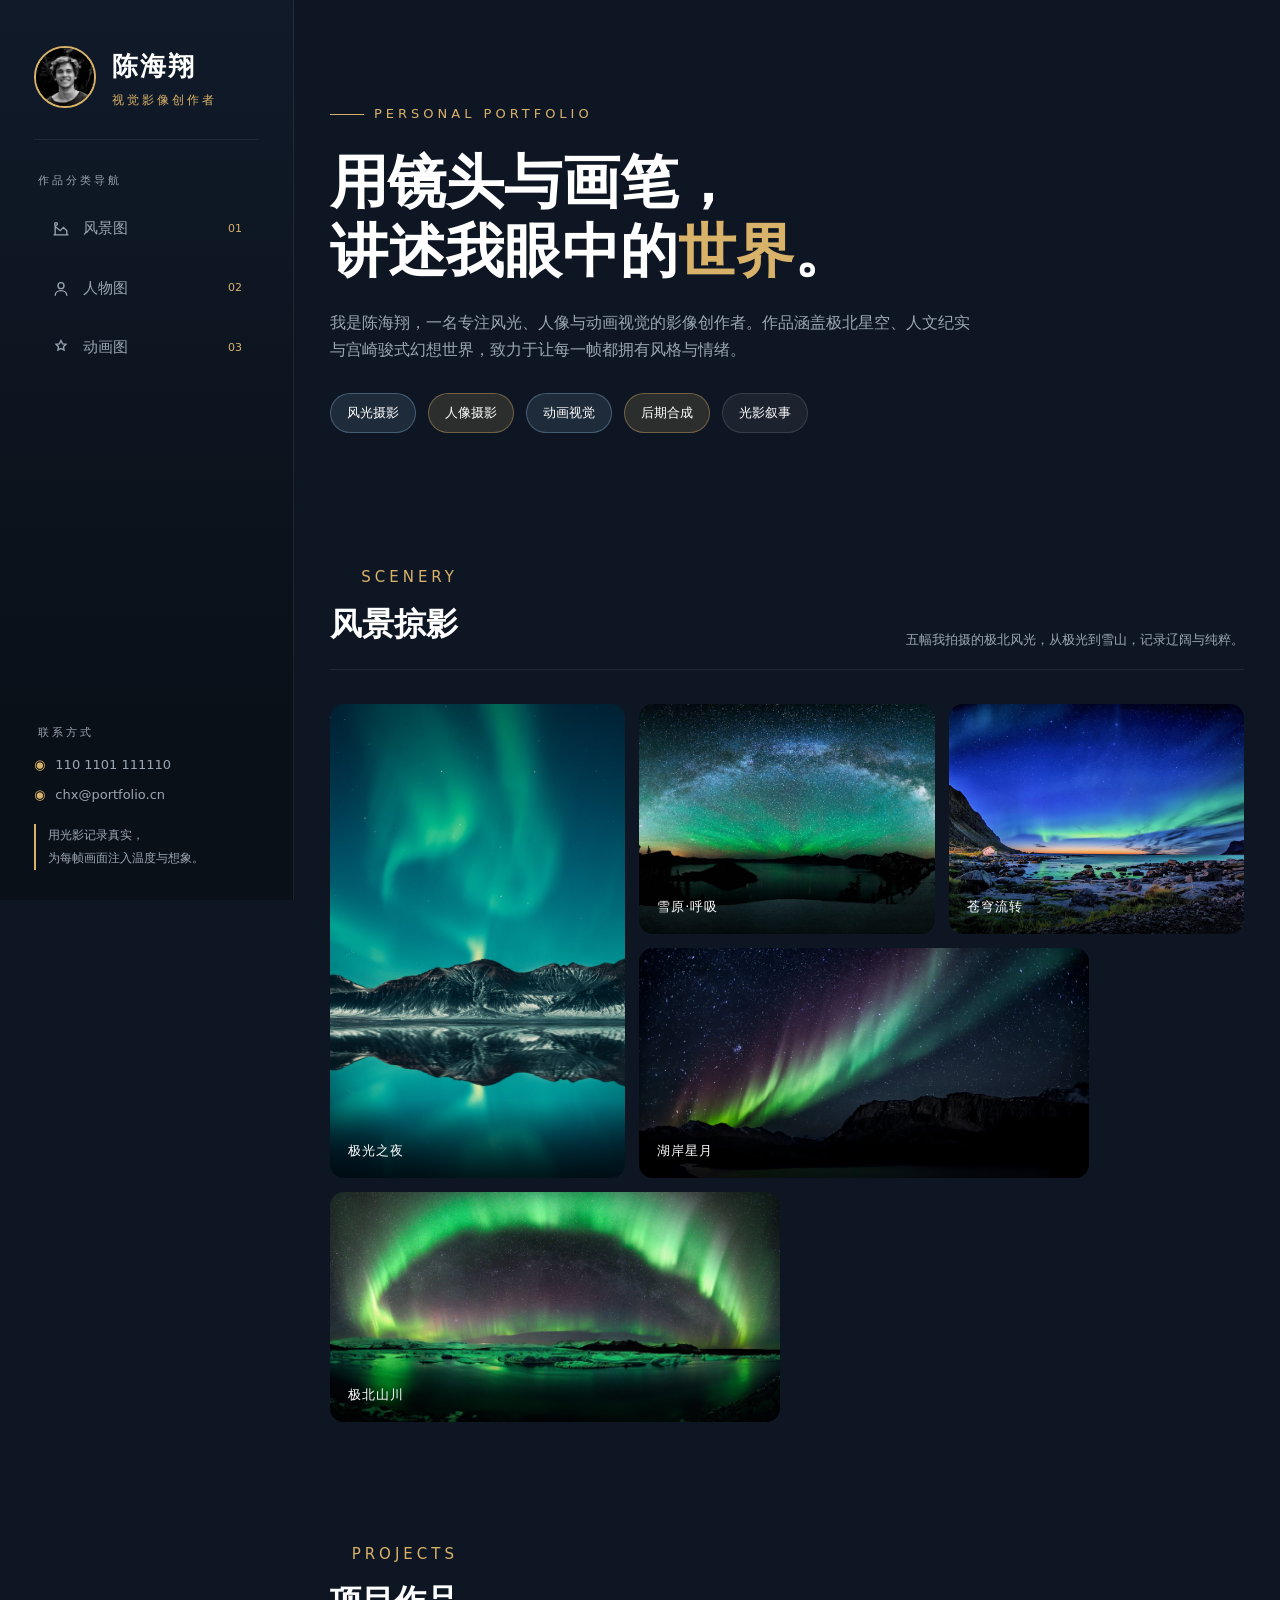
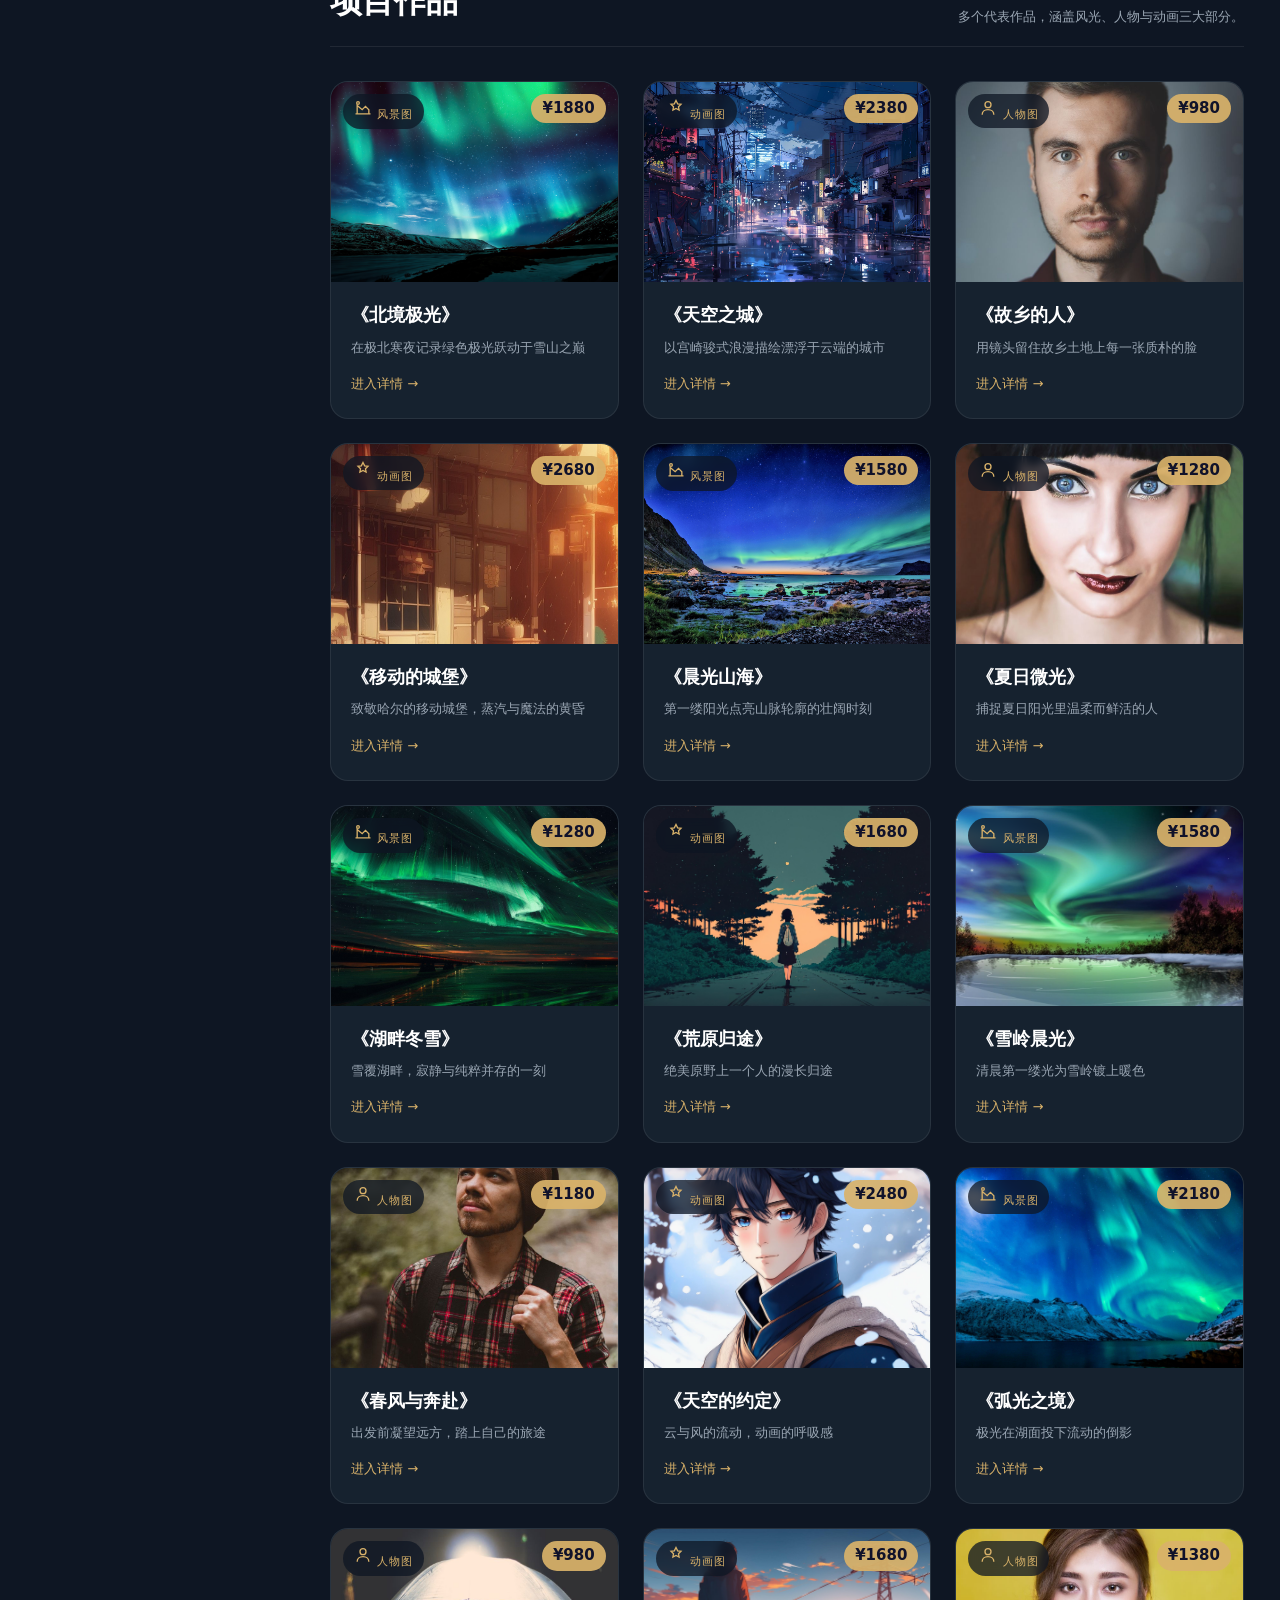
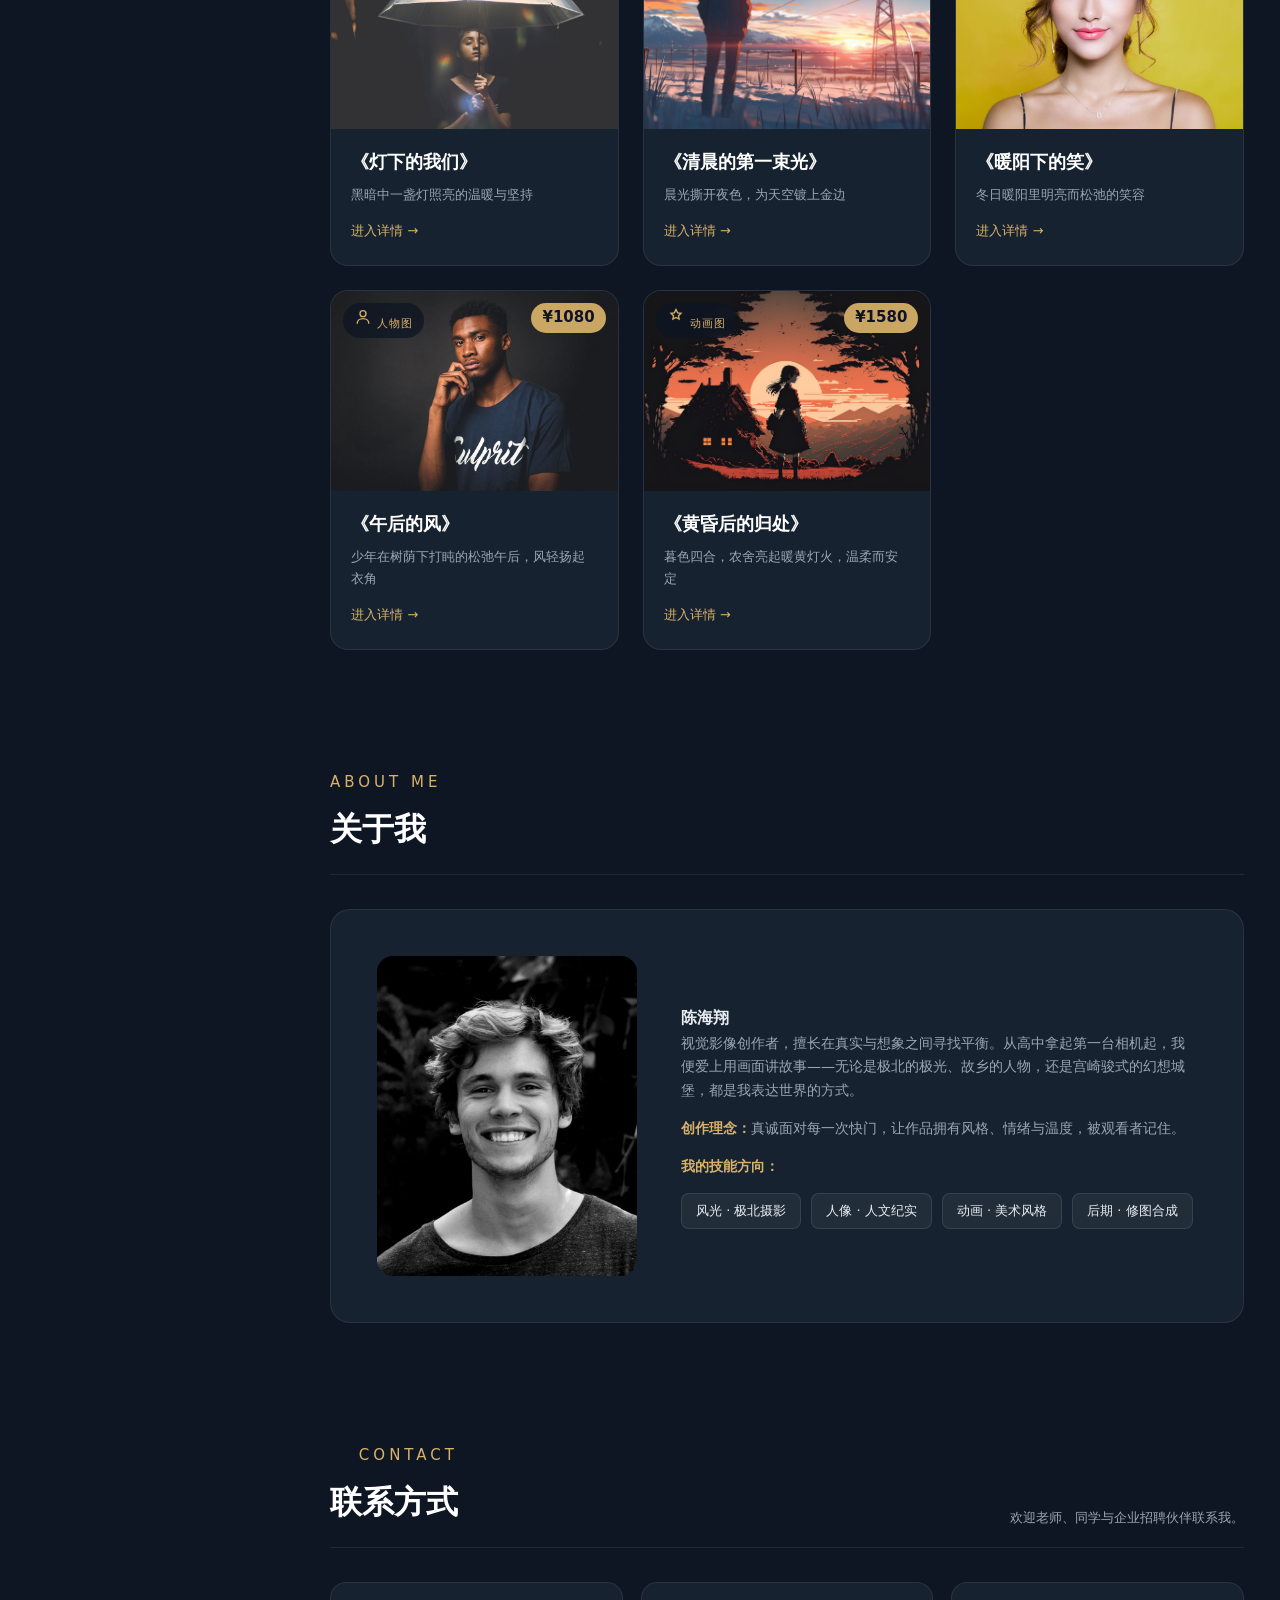
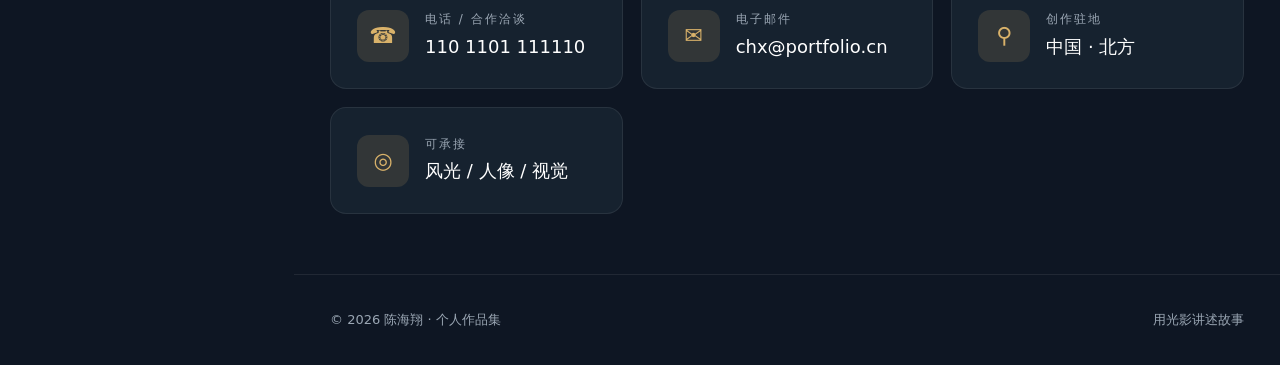
==== index.html @ bf70c4b9 "Initial commit" ====
<!DOCTYPE html>
<html lang="zh-CN">
<head>
<meta charset="UTF-8">
<meta name="viewport" content="width=device-width, initial-scale=1.0">
<title>陈海翔 · 摄影作品集</title>
<link rel="stylesheet" href="css/style.css">
</head>
<body>

<button class="nav-toggle" id="navToggle" aria-label="菜单">☰</button>
<div class="nav-mask" id="navMask"></div>

<!-- ============ 左侧栏 ============ -->
<aside class="sidebar" id="sidebar">
  <div class="brand">
    <img class="brand-avatar" src="images/home/avatar.jpg" alt="陈海翔">
    <div>
      <h1>陈海翔</h1>
      <p>视觉影像创作者</p>
    </div>
  </div>

  <p class="side-label">作品分类导航</p>
  <nav class="nav" id="mainNav"></nav>

  <div class="side-bottom">
    <p class="side-label">联系方式</p>
    <ul class="side-contact">
      <li><span class="dot">◉</span> 110 1101 111110</li>
      <li><span class="dot">◉</span> chx@portfolio.cn</li>
    </ul>
    <blockquote class="side-quote">用光影记录真实，<br>为每帧画面注入温度与想象。</blockquote>
  </div>
</aside>

<!-- ============ 主区 ============ -->
<main class="main">

  <!-- Hero：个人介绍 -->
  <section class="hero">
    <div class="wrap">
      <span class="eyebrow">PERSONAL PORTFOLIO</span>
      <h2>用镜头与画笔，<br>讲述我眼中的<em>世界</em>。</h2>
      <p class="intro">我是陈海翔，一名专注风光、人像与动画视觉的影像创作者。作品涵盖极北星空、人文纪实与宫崎骏式幻想世界，致力于让每一帧都拥有风格与情绪。</p>
      <div class="skills">
        <span class="cool">风光摄影</span>
        <span class="warm">人像摄影</span>
        <span class="cool">动画视觉</span>
        <span class="warm">后期合成</span>
        <span>光影叙事</span>
      </div>
    </div>
  </section>

  <!-- 网页风景掠影 5 张 -->
  <section class="section" id="scenery">
    <div class="wrap">
      <div class="sec-head reveal in">
        <div><p class="t">SCENERY</p><h3>风景掠影</h3></div>
        <p>五幅我拍摄的极北风光，从极光到雪山，记录辽阔与纯粹。</p>
      </div>
      <div class="strip">
        <figure><img src="images/home/landscape-1.jpg" alt="极光夜"><figcaption>极光之夜</figcaption></figure>
        <figure><img src="images/home/landscape-2.jpg" alt="雪原极光"><figcaption>雪原·呼吸</figcaption></figure>
        <figure><img src="images/home/landscape-3.jpg" alt="苍穹极光"><figcaption>苍穹流转</figcaption></figure>
        <figure><img src="images/home/landscape-4.jpg" alt="湖岸星月"><figcaption>湖岸星月</figcaption></figure>
        <figure><img src="images/home/landscape-5.jpg" alt="极北山川"><figcaption>极北山川</figcaption></figure>
      </div>
    </div>
  </section>

  <!-- 项目作品 -->
  <section class="section" id="projects">
    <div class="wrap">
      <div class="sec-head reveal in">
        <div><p class="t">PROJECTS</p><h3>项目作品</h3></div>
        <p>多个代表作品，涵盖风光、人物与动画三大部分。</p>
      </div>
      <div class="projects" id="projectGrid"></div>
    </div>
  </section>

  <!-- 关于我 -->
  <section class="section" id="about">
    <div class="wrap">
      <div class="sec-head reveal in">
        <div><p class="t">ABOUT ME</p><h3>关于我</h3></div>
      </div>
      <div class="about-card reveal">
        <div class="photo"><img src="images/home/avatar.jpg" alt="陈海翔写真"></div>
        <div class="meta">
          <h3>陈海翔</h3>
          <p>视觉影像创作者，擅长在真实与想象之间寻找平衡。从高中拿起第一台相机起，我便爱上用画面讲故事——无论是极北的极光、故乡的人物，还是宫崎骏式的幻想城堡，都是我表达世界的方式。</p>
          <p><b>创作理念：</b>真诚面对每一次快门，让作品拥有风格、情绪与温度，被观看者记住。</p>
          <p><b>我的技能方向：</b></p>
          <ul>
            <li>风光 · 极北摄影</li>
            <li>人像 · 人文纪实</li>
            <li>动画 · 美术风格</li>
            <li>后期 · 修图合成</li>
          </ul>
        </div>
      </div>
    </div>
  </section>

  <!-- 联系方式 -->
  <section class="section" id="contact">
    <div class="wrap">
      <div class="sec-head reveal in">
        <div><p class="t">CONTACT</p><h3>联系方式</h3></div>
        <p>欢迎老师、同学与企业招聘伙伴联系我。</p>
      </div>
      <div class="contact-grid">
        <div class="contact-item"><div class="ico">☎</div><div><div class="k">电话 / 合作洽谈</div><div class="v">110 1101 111110</div></div></div>
        <div class="contact-item"><div class="ico">✉</div><div><div class="k">电子邮件</div><div class="v">chx@portfolio.cn</div></div></div>
        <div class="contact-item"><div class="ico">⚲</div><div><div class="k">创作驻地</div><div class="v">中国 · 北方</div></div></div>
        <div class="contact-item"><div class="ico">◎</div><div><div class="k">可承接</div><div class="v">风光 / 人像 / 视觉</div></div></div>
      </div>
    </div>
  </section>

  <footer>
    <span>© 2026 陈海翔 · 个人作品集</span>
    <span>用光影讲述故事</span>
  </footer>
</main>

<script src="js/data.js"></script>
<script src="js/main.js"></script>
</body>
</html>
---- css/style.css ----
/* ============ 基础 ============ */
:root{
  --ink:#0e1623;
  --ink-2:#16222f;
  --paper:#f4f0e8;
  --paper-2:#ece6d9;
  --accent:#d9b26a;
  --accent-2:#7fa8c9;
  --text:#e9edf2;
  --muted:#9aa6b3;
  --line:rgba(255,255,255,.08);
}
*{margin:0;padding:0;box-sizing:border-box}
html{scroll-behavior:smooth}
body{
  font-family:"PingFang SC","Microsoft YaHei",system-ui,"Segoe UI",sans-serif;
  background:var(--ink);
  color:var(--text);
  line-height:1.7;
}
a{color:inherit;text-decoration:none}
img{display:block;max-width:100%}
.wrap{max-width:1200px;margin:0 auto;padding:0 36px}

/* 顶部移动端导航开关 */
.nav-toggle{display:none;position:fixed;top:16px;right:16px;z-index:1200;background:var(--accent);color:var(--ink);border:none;border-radius:8px;width:44px;height:44px;font-size:20px;cursor:pointer}
.nav-mask{display:none;position:fixed;inset:0;background:rgba(0,0,0,.5);z-index:1099}

/* ============ 左侧栏 ============ */
.sidebar{
  position:fixed;inset:0 auto 0 0;width:294px;z-index:1100;
  background:linear-gradient(180deg,#101a29,#0a1018 80%);
  border-right:1px solid var(--line);
  display:flex;flex-direction:column;
  padding:44px 34px 30px;overflow-y:auto;
}
.brand{
  display:flex;align-items:center;gap:16px;
  padding-bottom:28px;border-bottom:1px solid var(--line);margin-bottom:26px;
}
.brand-avatar{width:62px;height:62px;border-radius:50%;object-fit:cover;border:2px solid var(--accent);flex:none}
.brand h1{font-size:26px;letter-spacing:2px;color:#fff;font-weight:700}
.brand p{font-size:12px;color:var(--accent);letter-spacing:3px;margin-top:2px}
.side-label{font-size:11px;color:var(--muted);letter-spacing:3px;margin:6px 0 12px;padding-left:4px}
.nav{margin-bottom:30px}
.nav a{
  display:flex;align-items:center;gap:12px;
  padding:13px 16px;margin-bottom:6px;border-radius:10px;
  color:var(--muted);font-size:15px;font-weight:500;
  border:1px solid transparent;transition:.25s;
}
.nav a .num{font-size:11px;color:var(--accent);margin-left:auto}
.nav a:hover{color:#fff;background:rgba(255,255,255,.05);transform:translateX(4px)}
.nav a.active{color:#fff;background:linear-gradient(90deg,rgba(217,178,106,.22),transparent);border-color:rgba(217,178,106,.35)}
.nav a .ico{flex:none}
.side-bottom{margin-top:auto;padding-top:24px}
.side-contact{margin-bottom:18px}
.side-contact li{list-style:none;font-size:13px;color:var(--muted);display:flex;align-items:center;gap:10px;margin-bottom:8px}
.side-contact .dot{color:var(--accent)}
.side-quote{font-size:12px;color:var(--muted);border-left:2px solid var(--accent);padding-left:12px;line-height:1.9}

/* ============ 主区 ============ */
.main{margin-left:294px;min-height:100vh;background:var(--ink)}
.hero{
  position:relative;padding:96px 0 72px;overflow:hidden;
}
.hero::after{content:"";position:absolute;inset:auto 0 0 0;height:380px;background:linear-gradient(180deg,transparent,var(--ink));pointer-events:none}
.hero .wrap{position:relative;z-index:2}
.eyebrow{display:inline-flex;align-items:center;gap:10px;color:var(--accent);letter-spacing:4px;font-size:13px;margin-bottom:22px}
.eyebrow::before{content:"";width:34px;height:1px;background:var(--accent)}
.hero h2{font-size:clamp(34px,5vw,58px);line-height:1.2;max-width:760px;color:#fff;font-weight:800}
.hero h2 em{font-style:normal;color:var(--accent)}
.hero p.intro{max-width:640px;color:var(--muted);font-size:16px;margin:22px 0 30px}
.skills{display:flex;flex-wrap:wrap;gap:12px}
.skills span{
  padding:8px 16px;border-radius:999px;font-size:13px;color:#fff;
  background:rgba(255,255,255,.06);border:1px solid rgba(255,255,255,.12);
}
.skills span.warm{background:rgba(217,178,106,.15);border-color:rgba(217,178,106,.4)}
.skills span.cool{background:rgba(127,168,201,.15);border-color:rgba(127,168,201,.4)}

/* 分区标题 */
.section{padding:60px 0}
.sec-head{display:flex;align-items:flex-end;justify-content:space-between;margin-bottom:34px;border-bottom:1px solid var(--line);padding-bottom:18px}
.sec-head .t{font-size:15px;color:var(--accent);letter-spacing:4px;margin-bottom:6px}
.sec-head h3{font-size:32px;color:#fff;font-weight:700}
.sec-head p{font-size:13px;color:var(--muted);max-width:460px;text-align:right}

/* 网页风景掠影 5 张 */
.strip{display:grid;grid-template-columns:repeat(6,1fr);grid-auto-rows:230px;gap:14px}
.strip figure{position:relative;overflow:hidden;border-radius:14px}
.strip figure:nth-child(1){grid-column:span 2;grid-row:span 2}
.strip figure:nth-child(2){grid-column:span 2}
.strip figure:nth-child(3){grid-column:span 2}
.strip figure:nth-child(4){grid-column:span 3}
.strip figure:nth-child(5){grid-column:span 3}
.strip img{width:100%;height:100%;object-fit:cover;transition:transform .6s ease}
.strip figure:hover img{transform:scale(1.08)}
.strip figcaption{position:absolute;left:0;right:0;bottom:0;padding:40px 18px 16px;background:linear-gradient(transparent,rgba(0,0,0,.65));font-size:13px;color:#fff;letter-spacing:1px}

/* 项目作品卡片 */
.projects{display:grid;grid-template-columns:repeat(auto-fill,minmax(280px,1fr));gap:24px}
.card{
  background:var(--ink-2);border:1px solid var(--line);border-radius:18px;overflow:hidden;
  transition:.35s;position:relative;
}
.card:hover{transform:translateY(-6px);border-color:rgba(217,178,106,.5);box-shadow:0 18px 40px rgba(0,0,0,.45)}
.card .media{height:200px;overflow:hidden;position:relative}
.card .media img{width:100%;height:100%;object-fit:cover;transition:transform .6s}
.card:hover .media img{transform:scale(1.06)}
.card .badge{position:absolute;top:12px;left:12px;background:rgba(14,22,35,.75);color:var(--accent);font-size:11px;padding:4px 10px;border-radius:999px;letter-spacing:1px;backdrop-filter:blur(4px)}
.card .p{color:#fff;position:absolute;top:12px;right:12px;font-size:15px;font-weight:700;background:rgba(217,178,106,.92);color:#10122a;padding:2px 11px;border-radius:999px}
.card .body{padding:18px 20px 22px}
.card .body h4{color:#fff;font-size:18px;margin-bottom:6px}
.card .body p{color:var(--muted);font-size:13px}
.card .more{display:inline-flex;align-items:center;gap:6px;margin-top:14px;color:var(--accent);font-size:13px}

/* 关于我 */
.about-card{background:var(--ink-2);border:1px solid var(--line);border-radius:20px;padding:46px;display:grid;grid-template-columns:260px 1fr;gap:44px;align-items:center}
.about-card .photo{overflow:hidden;border-radius:16px}
.about-card .photo img{width:100%;height:320px;object-fit:cover}
.about-card .meta{font-size:14px;color:var(--text);max-width:700px}
.about-card .meta p{margin-bottom:14px;color:var(--muted)}
.about-card .meta b{color:var(--accent)}
.about-card .meta ul{list-style:none;display:flex;flex-wrap:wrap;gap:10px;margin-top:6px}
.about-card .meta ul li{background:rgba(255,255,255,.05);border:1px solid rgba(255,255,255,.1);border-radius:8px;padding:6px 14px;font-size:13px;color:var(--text)}

/* 联系方式 */
.contact-grid{display:grid;grid-template-columns:repeat(auto-fit,minmax(220px,1fr));gap:18px}
.contact-item{background:var(--ink-2);border:1px solid var(--line);border-radius:16px;padding:26px;display:flex;align-items:center;gap:16px}
.contact-item .ico{width:52px;height:52px;flex:none;border-radius:12px;display:grid;place-items:center;background:rgba(217,178,106,.14);color:var(--accent);font-size:22px}
.contact-item .k{font-size:12px;color:var(--muted);letter-spacing:2px}
.contact-item .v{font-size:18px;color:#fff;margin-top:2px}

footer{padding:34px 36px;border-top:1px solid var(--line);color:var(--muted);font-size:13px;display:flex;justify-content:space-between;gap:10px;flex-wrap:wrap}

/* 徽标图标 */
.ico{width:20px;height:20px;flex:none}

/* ============ 响应式 ============ */
@media (max-width:1024px){
  .sidebar{transform:translateX(-100%);transition:.3s}
  .sidebar.open{transform:none}
  .nav-toggle,.nav-mask{display:block}
  .nav-mask.show{display:block}
  .main{margin-left:0}
}
@media (max-width:680px){
  .about-card{grid-template-columns:1fr}
  .strip{grid-template-columns:repeat(2,1fr);grid-auto-rows:170px}
  .strip figure:nth-child(1){grid-column:span 2;grid-row:span 1}
  .strip figure:nth-child(n){grid-column:span 1}
}
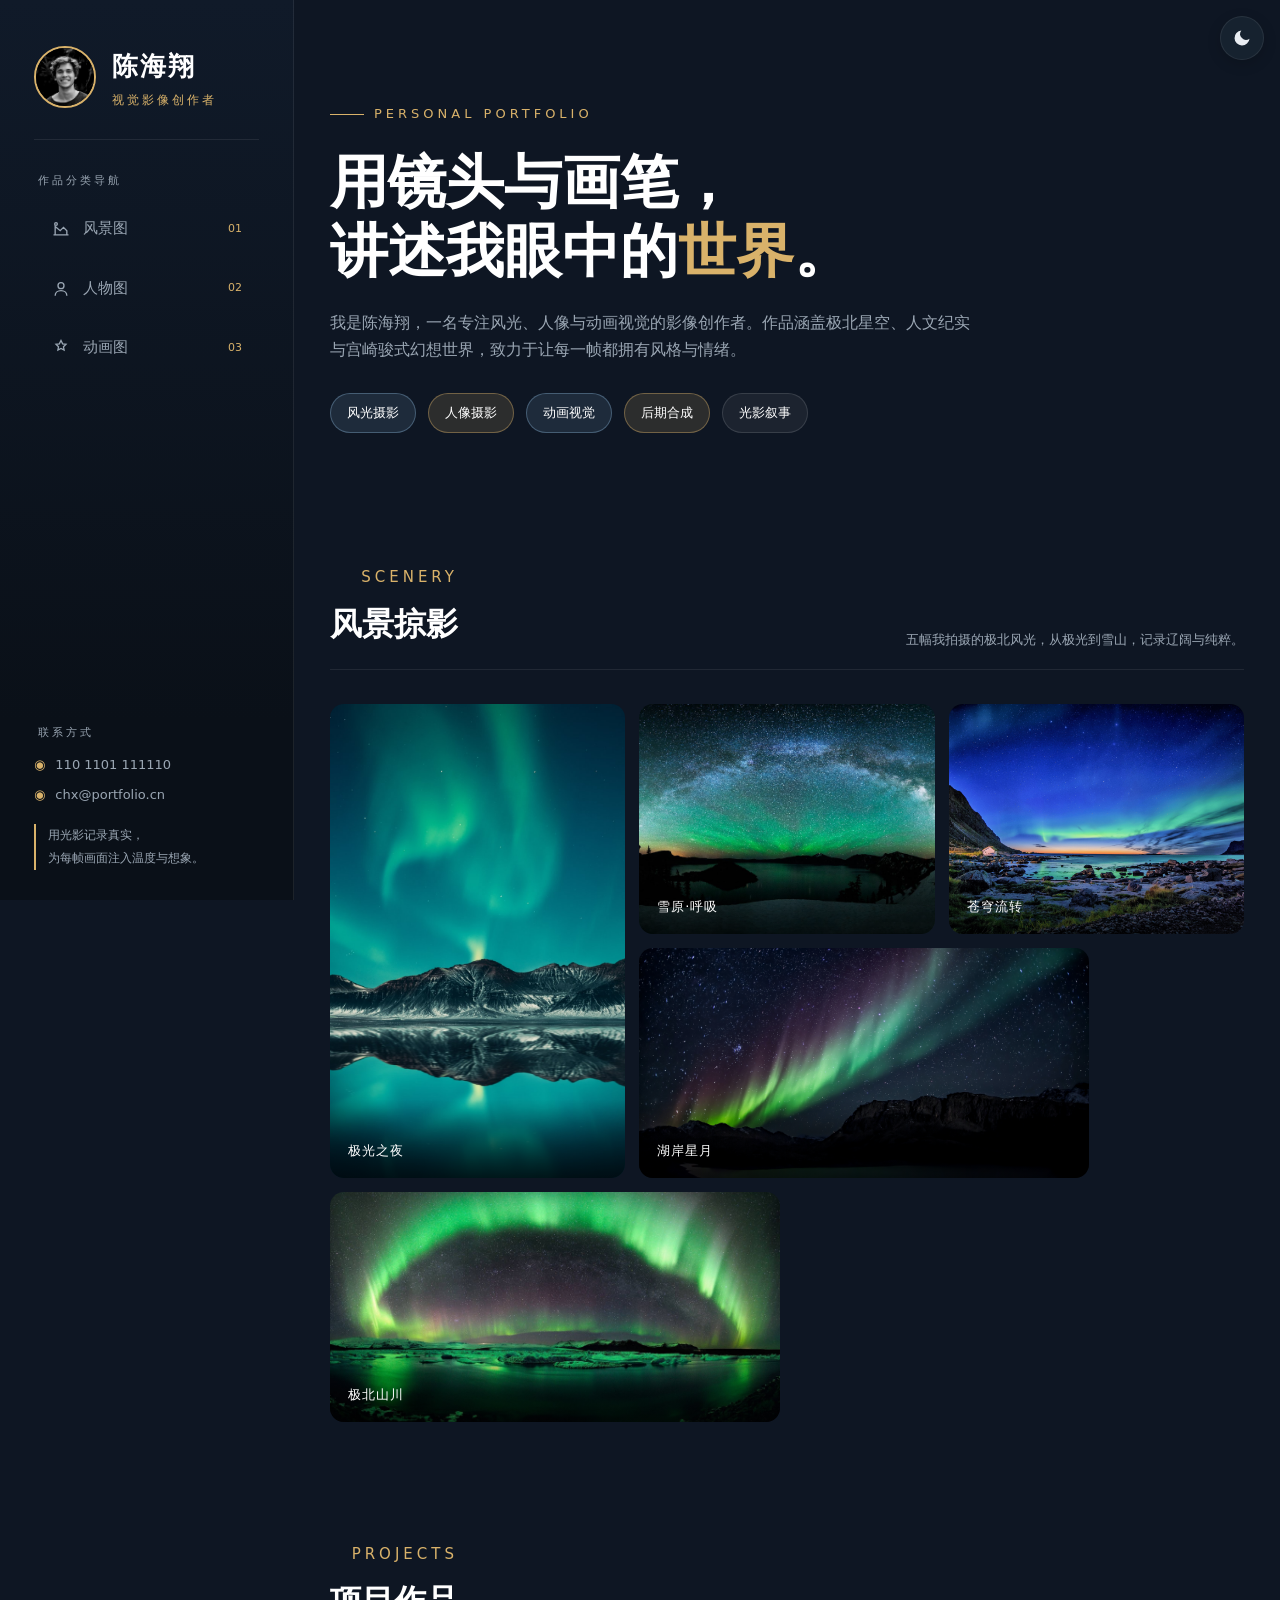
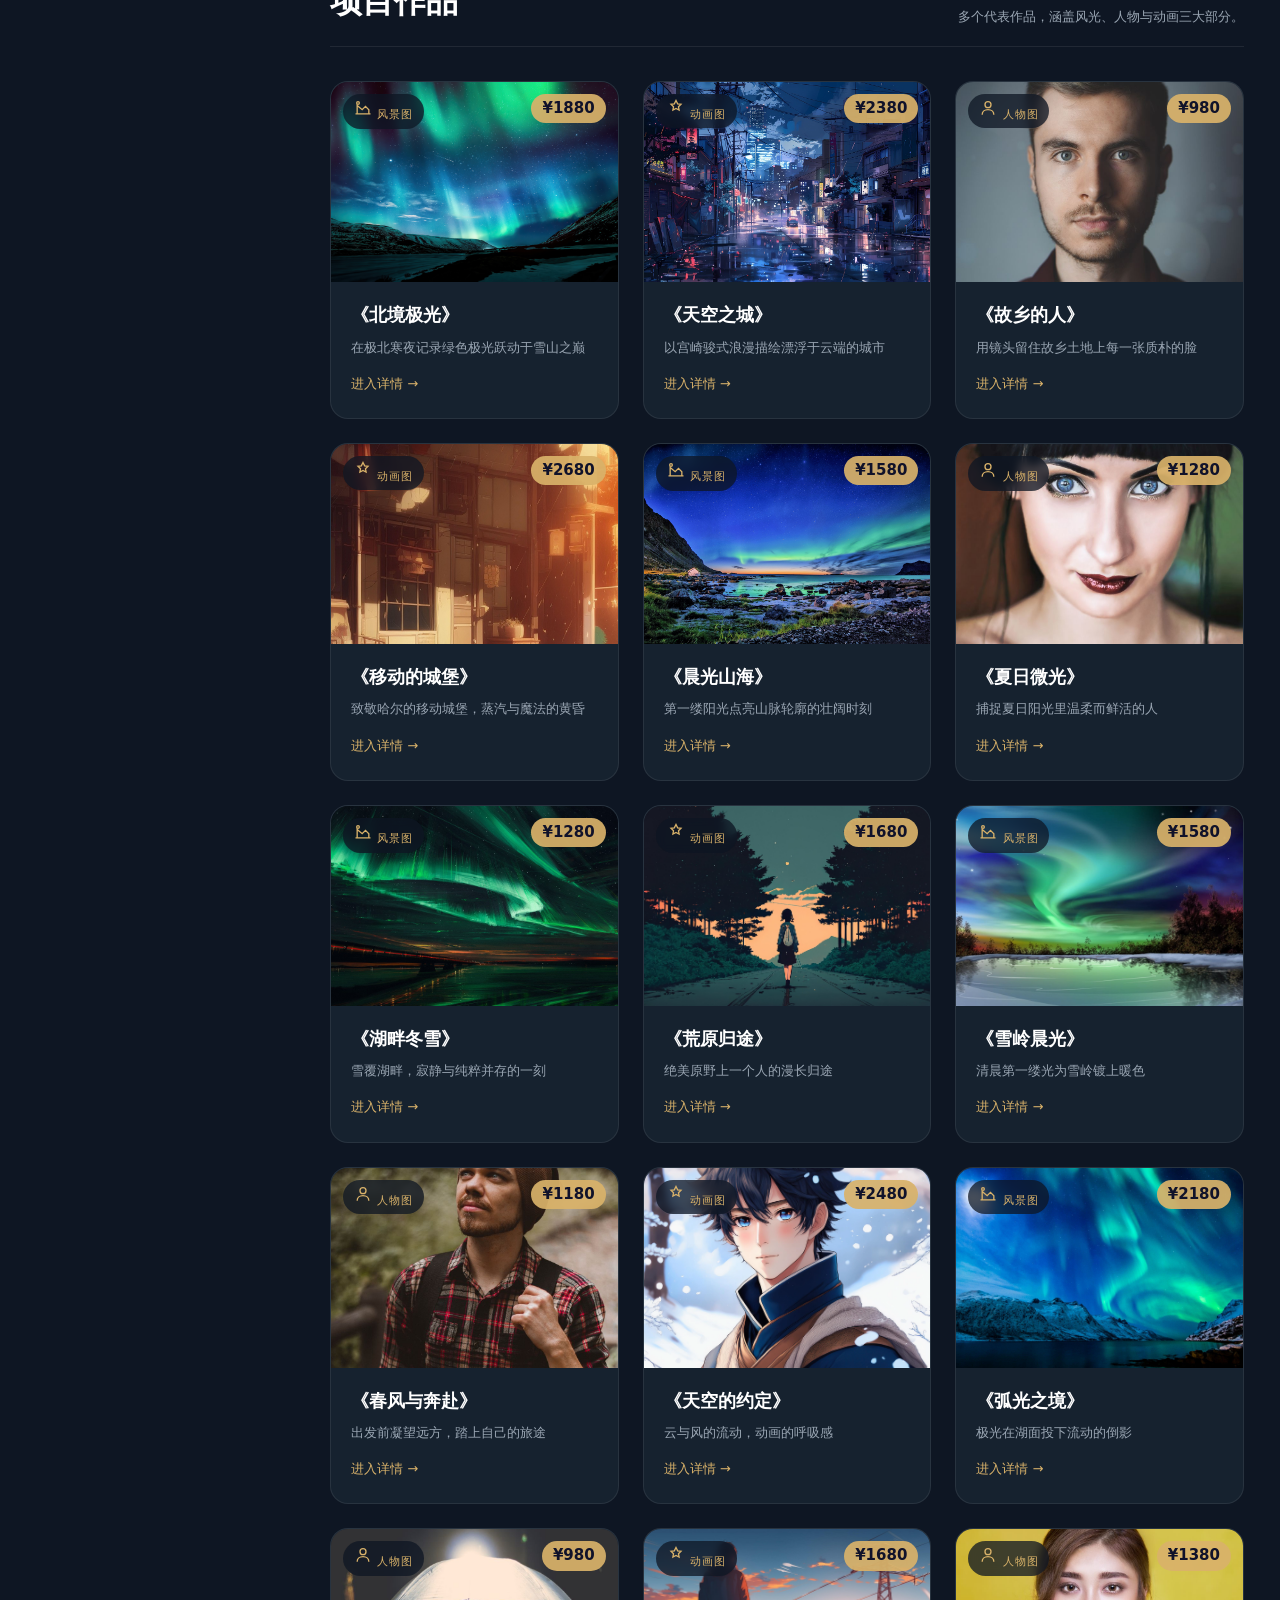
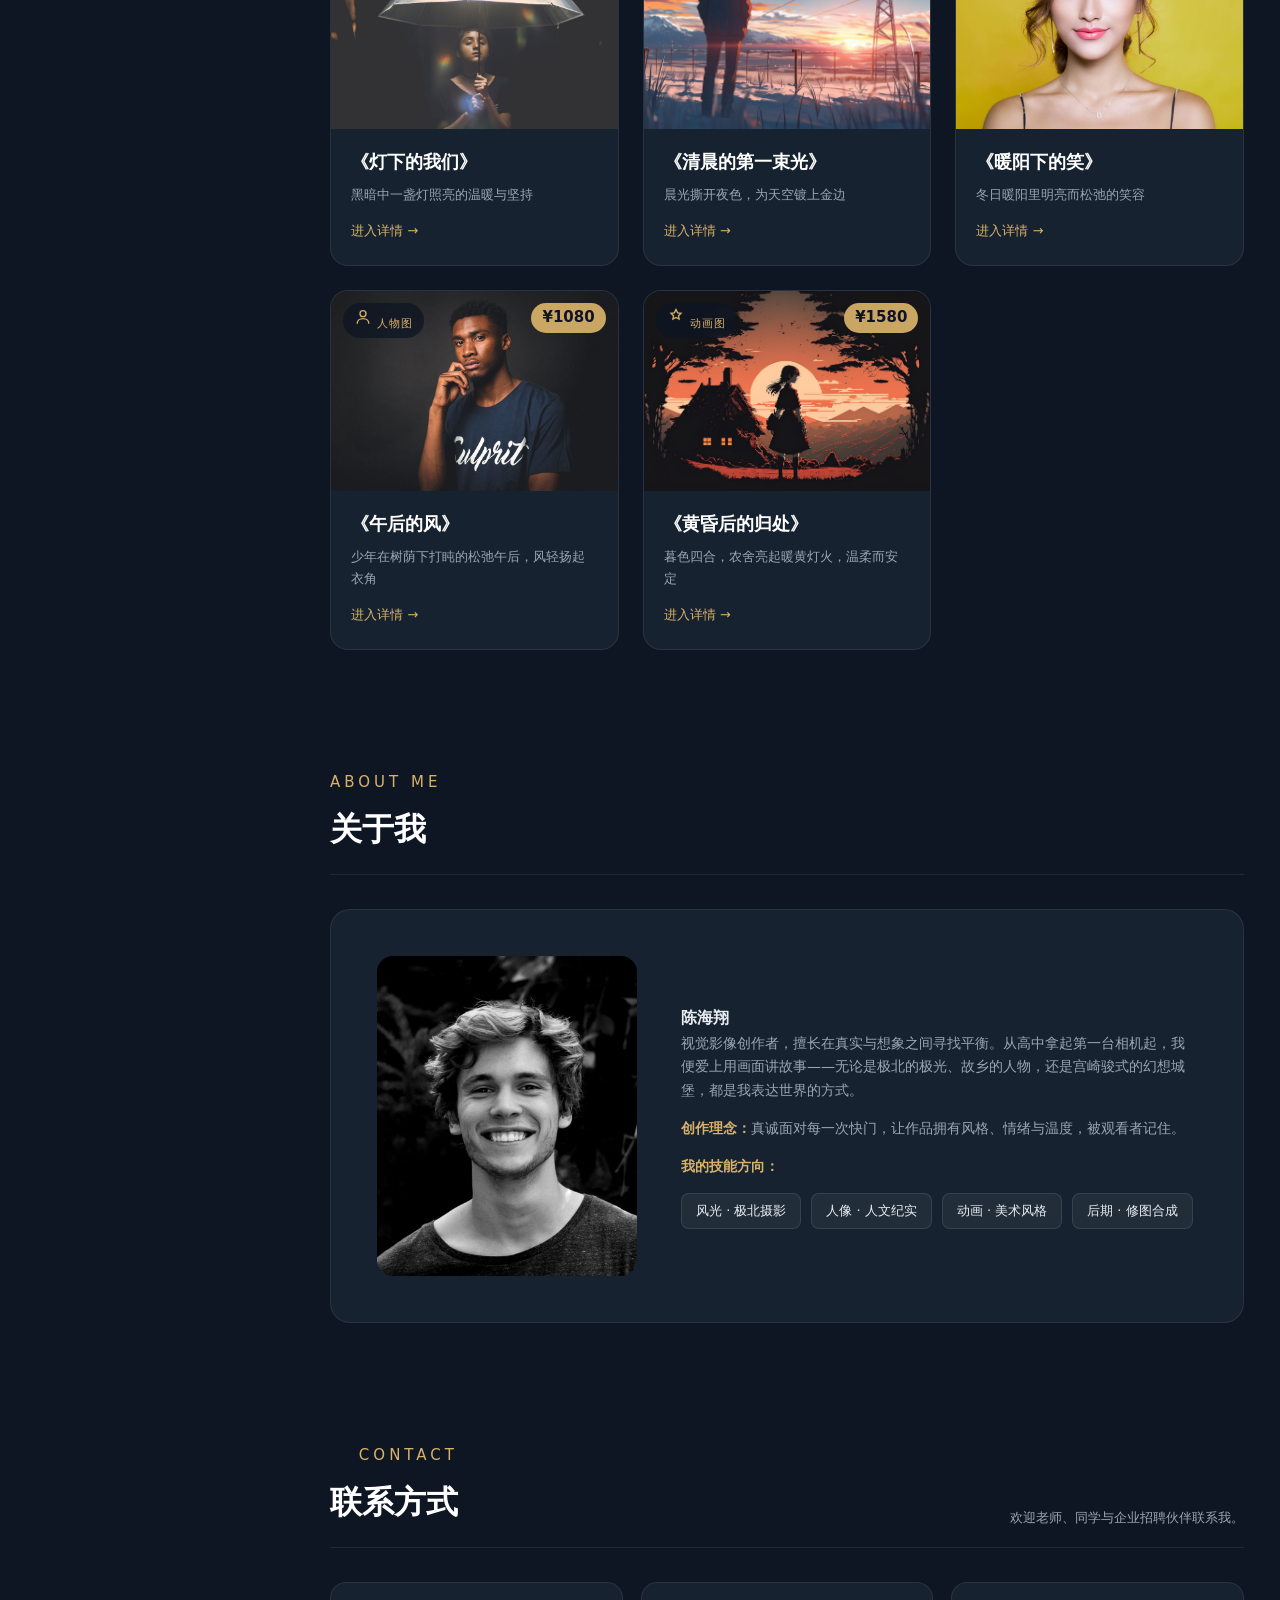
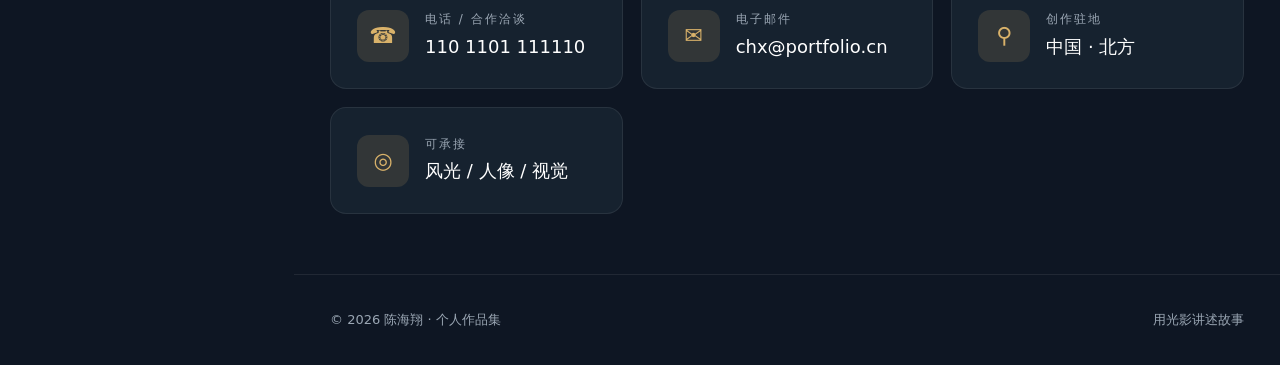
==== commit f6700107: "新增深浅色主题切换功能并添加 .gitignore 支持极北（深色）/月牙白（浅色）主题一键切换，顶部导航栏右侧提供月亮/太阳切换按钮；通过 localStorage 记忆用户选择，刷新与跨页面跳转保" ====
--- a/index.html
+++ b/index.html
@@ -5,8 +5,15 @@
 <meta name="viewport" content="width=device-width, initial-scale=1.0">
 <title>陈海翔 · 摄影作品集</title>
 <link rel="stylesheet" href="css/style.css">
+<link rel="stylesheet" href="css/theme.css">
+<script src="js/theme.js"></script>
 </head>
 <body>
+
+<button class="theme-toggle" id="themeToggle" type="button" aria-label="切换主题" aria-pressed="false" title="切换主题">
+  <svg class="icon-moon" viewBox="0 0 24 24" fill="currentColor" aria-hidden="true"><path d="M21 12.79A9 9 0 1 1 11.21 3 7 7 0 0 0 21 12.79z"/></svg>
+  <svg class="icon-sun" viewBox="0 0 24 24" fill="none" stroke="currentColor" stroke-width="2" stroke-linecap="round" aria-hidden="true"><circle cx="12" cy="12" r="4"/><path d="M12 2v2m0 16v2M4.93 4.93l1.41 1.41m11.32 11.32 1.41 1.41M2 12h2m16 0h2M4.93 19.07l1.41-1.41M17.66 6.34l1.41-1.41"/></svg>
+</button>
 
 <button class="nav-toggle" id="navToggle" aria-label="菜单">☰</button>
 <div class="nav-mask" id="navMask"></div>
--- a/css/theme.css
+++ b/css/theme.css
@@ -0,0 +1,89 @@
+/* ============ 深浅主题切换（极北 / 月牙白） ============ */
+:root{color-scheme:dark}
+html.theme-light{color-scheme:light}
+
+body{transition:background-color .3s ease,color .3s ease}
+
+/* 主题切换按钮 */
+.theme-toggle{
+  display:grid;place-items:center;cursor:pointer;
+  width:44px;height:44px;border-radius:50%;
+  background:var(--ink-2);color:var(--text);
+  border:1px solid var(--line);
+  box-shadow:0 4px 14px rgba(0,0,0,.16);
+  transition:background .25s,color .25s,border-color .25s,transform .25s;
+}
+.theme-toggle:hover{transform:rotate(15deg);border-color:var(--accent)}
+.theme-toggle svg{width:20px;height:20px}
+.theme-toggle .icon-sun{display:none}
+.theme-toggle.is-light .icon-moon{display:none}
+.theme-toggle.is-light .icon-sun{display:block}
+/* 主页：固定在右上角（移动端让位给菜单按钮） */
+.theme-toggle{position:fixed;top:16px;right:16px;z-index:1500}
+@media (max-width:1024px){.theme-toggle{right:72px}}
+/* 展览/详情页：位于顶部导航栏右侧 */
+.topbar .theme-toggle{position:static;width:40px;height:40px;margin-left:14px}
+
+/* ============ 月牙白（浅色）主题 ============ */
+html.theme-light body{
+  --ink:#f5f0e6;      /* 页面背景 */
+  --ink-2:#ffffff;    /* 卡片表面 */
+  --paper:#fbf7ee;
+  --paper-2:#f0e9db;
+  --text:#2b3542;     /* 正文 */
+  --muted:#6d7a8a;    /* 次要文字 */
+  --line:rgba(40,56,80,.14); /* 边框 */
+  --accent:#a97d33;   /* 主金色加深 */
+  --accent-2:#5d8fb8;
+}
+/* 分类主题在浅色下保持同风格、加深对比 */
+html.theme-light body.theme-landscape{--accent:#2f87ad;--accent-2:#3d84b5}
+html.theme-light body.theme-portrait{--accent:#d97b47;--accent-2:#c9614a}
+html.theme-light body.theme-anime{--accent:#a8813f;--accent-2:#4f93a8}
+/* 展览 Banner 保持深色底与原有高亮配色 */
+html.theme-light .pg-hero{--muted:#9aa6b3}
+html.theme-light body.theme-landscape .pg-hero{--accent:#8fd3e8;--accent-2:#5aa9d6}
+html.theme-light body.theme-portrait .pg-hero{--accent:#f0a878;--accent-2:#e8856b}
+html.theme-light body.theme-anime .pg-hero{--accent:#c9a86a;--accent-2:#a8c9d8}
+html.theme-light body.theme-landscape .topbar:not(.solid){--accent:#8fd3e8}
+html.theme-light body.theme-portrait .topbar:not(.solid){--accent:#f0a878}
+html.theme-light body.theme-anime .topbar:not(.solid){--accent:#c9a86a}
+
+/* 文字：将原深色背景上的白色文字适配为深色 */
+html.theme-light .brand h1,
+html.theme-light .hero h2,
+html.theme-light .sec-head h3,
+html.theme-light .card .body h4,
+html.theme-light .contact-item .v,
+html.theme-light .about-txt h2,
+html.theme-light .works-head h2,
+html.theme-light .work .body h3,
+html.theme-light .dt-info h2,
+html.theme-light .dt-info .time{color:#232c38}
+
+/* 表面与边框适配 */
+html.theme-light .sidebar{background:linear-gradient(180deg,#faf5eb,#f0e9dc 80%)}
+html.theme-light .nav a:hover{color:#232c38;background:rgba(40,56,80,.06)}
+html.theme-light .nav a.active{color:#232c38}
+html.theme-light .skills span{color:#232c38;background:rgba(40,56,80,.05);border-color:rgba(40,56,80,.14)}
+html.theme-light .skills span.warm{border-color:rgba(217,178,106,.45)}
+html.theme-light .skills span.cool{border-color:rgba(47,135,173,.45)}
+html.theme-light .about-card .meta ul li{background:rgba(40,56,80,.05);border-color:rgba(40,56,80,.14)}
+html.theme-light .work{background:var(--ink-2)}
+html.theme-light body.theme-anime .work{background:rgba(168,129,63,.07)}
+html.theme-light .work .tags span,
+html.theme-light .dt-tags span{border-color:rgba(40,56,80,.16)}
+/* 强调色按钮：改用深色文字保证对比度 */
+html.theme-light .btn,
+html.theme-light .dt-badge,
+html.theme-light .dt-price,
+html.theme-light .nav-toggle{color:#232c38}
+html.theme-light .btn.ghost:hover{color:#232c38}
+
+/* 顶部导航栏适配（展览/详情页） */
+html.theme-light .topbar{color:#fff}
+html.theme-light .topbar:not(.solid) a.home{border-color:rgba(255,255,255,.25)}
+html.theme-light .topbar:not(.solid) .theme-toggle{background:rgba(40,56,80,.25);color:#fff;border-color:rgba(255,255,255,.25)}
+html.theme-light .topbar.solid{background:rgba(250,246,236,.9);color:#232c38;box-shadow:0 4px 20px rgba(30,44,64,.12)}
+html.theme-light .topbar.solid .logo{color:#232c38}
+html.theme-light .topbar.solid a.home:hover{color:#232c38}
